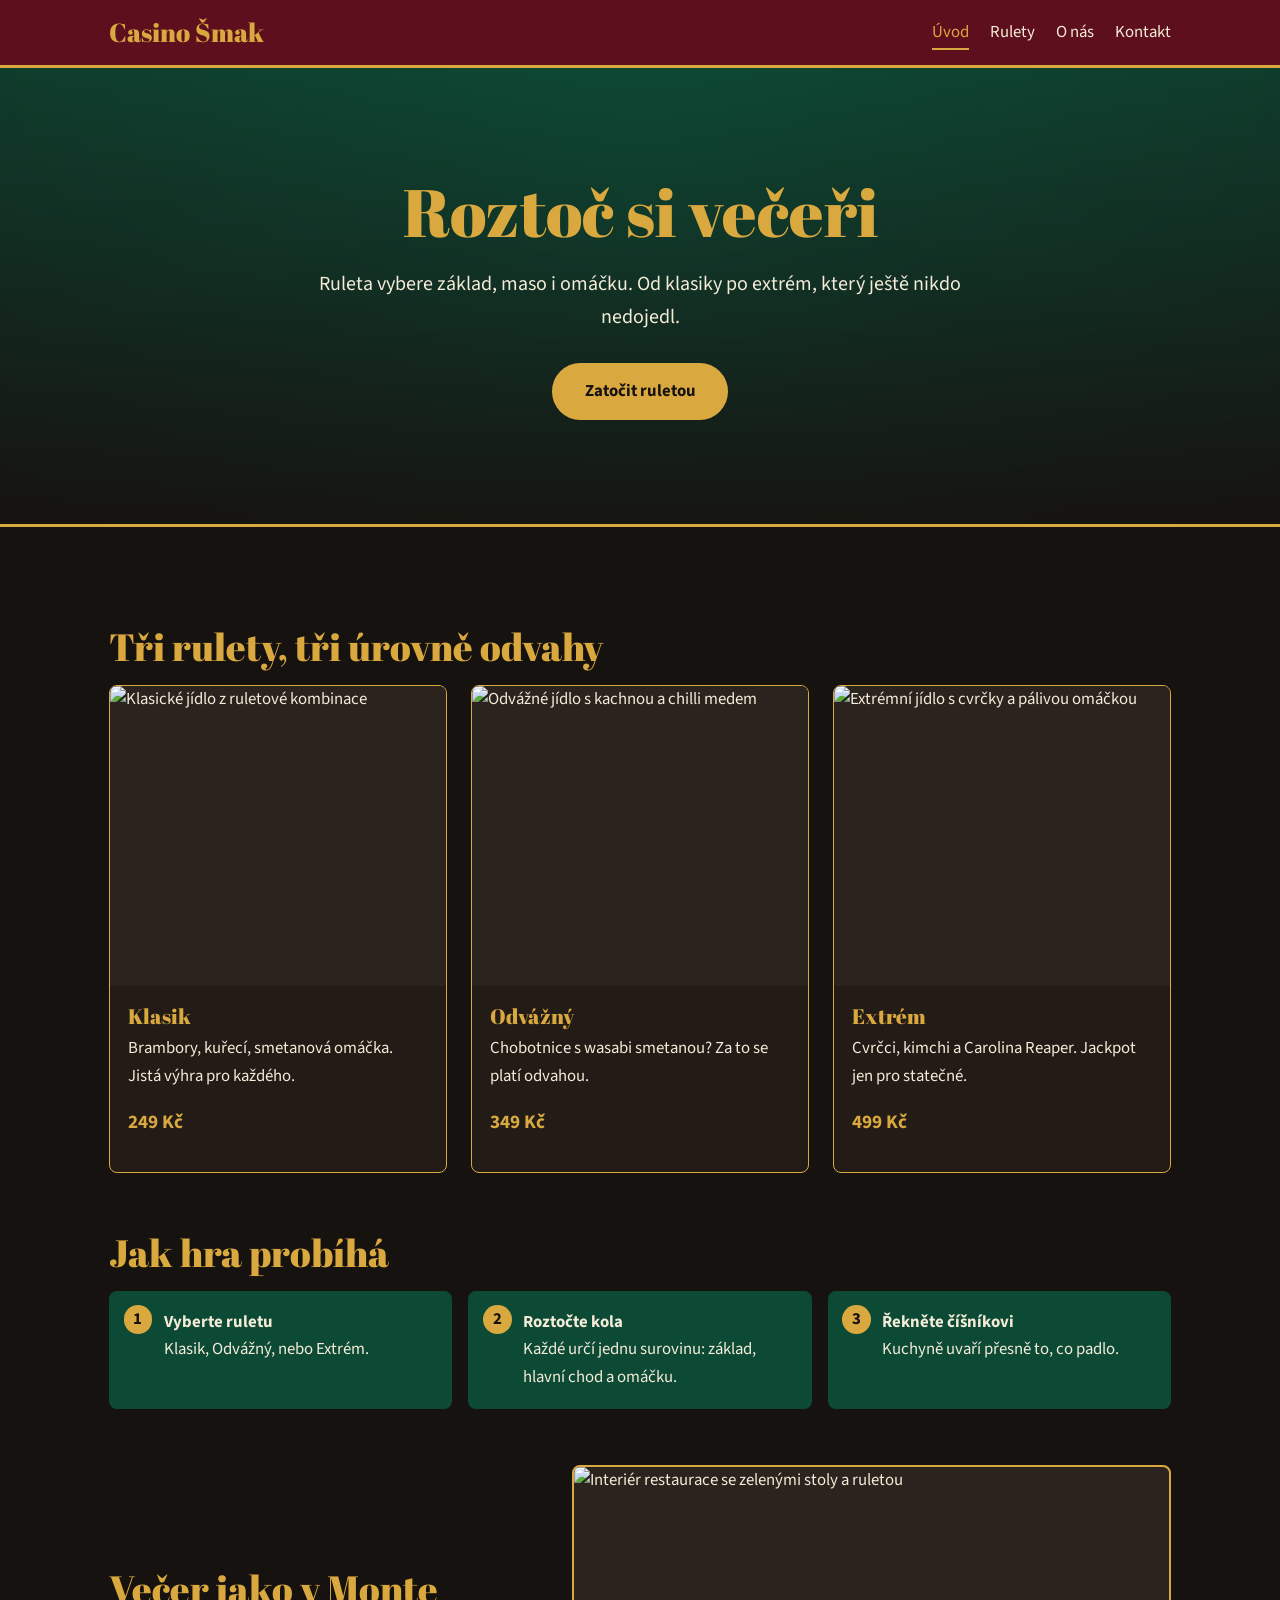
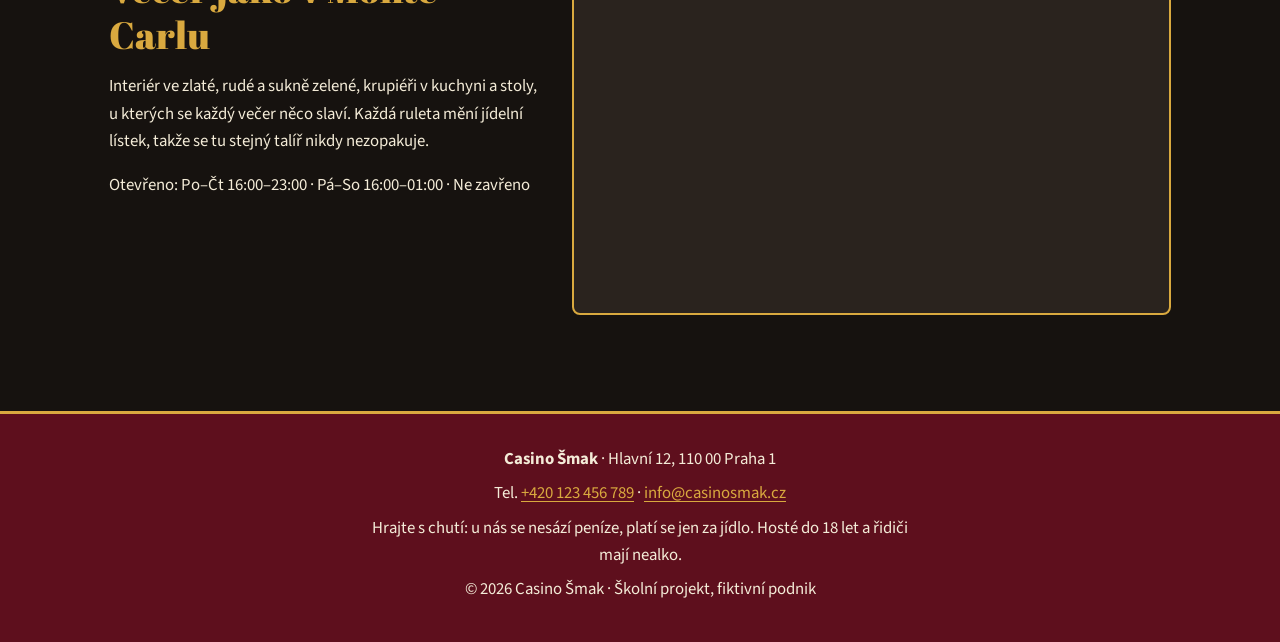
==== index.html @ 5f8b4757 "Add files via upload" ====
<!DOCTYPE html>
<html lang="cs">
<head>
  <meta charset="UTF-8">
  <meta name="viewport" content="width=device-width, initial-scale=1">
  <title>Úvod | Casino Šmak</title>
  <meta name="description" content="Restaurace ve stylu casina, kde si ruletou roztočíte ingredience svého jídla.">
  <link rel="icon" href="favicon.svg" type="image/svg+xml">
  <link rel="preconnect" href="https://fonts.googleapis.com">
  <link rel="stylesheet" href="https://fonts.googleapis.com/css2?family=Abril+Fatface&family=Source+Sans+3:wght@400;600;700&display=swap">
  <link rel="stylesheet" href="style.css">
</head>
<body>
<header>
  <div class="header-in">
    <a class="logo" href="index.html">Casino Šmak</a>
    <nav aria-label="Hlavní navigace">
      <ul>
        <li><a href="index.html" class="aktivni">Úvod</a></li>
        <li><a href="rulety.html">Rulety</a></li>
        <li><a href="o-nas.html">O nás</a></li>
        <li><a href="kontakt.html">Kontakt</a></li>
      </ul>
    </nav>
  </div>
</header>
<section class="hero">
  <h1>Roztoč si večeři</h1>
  <p>Ruleta vybere základ, maso i omáčku. Od klasiky po extrém, který ještě nikdo nedojedl.</p>
  <a class="tlacitko" href="rulety.html">Zatočit ruletou</a>
</section>
<main>
  <section>
    <h2>Tři rulety, tři úrovně odvahy</h2>
    <div class="mrizka">
      <article class="karta"><a href="rulety.html#klasik" style="text-decoration:none;color:inherit"><img src="img/klasik.svg" alt="Klasické jídlo z ruletové kombinace" width="400" height="300"><div><h3>Klasik</h3><p>Brambory, kuřecí, smetanová omáčka. Jistá výhra pro každého.</p><p class="cena">249 Kč</p></div></a></article>
      <article class="karta"><a href="rulety.html#odvazny" style="text-decoration:none;color:inherit"><img src="img/odvazny.svg" alt="Odvážné jídlo s kachnou a chilli medem" width="400" height="300"><div><h3>Odvážný</h3><p>Chobotnice s wasabi smetanou? Za to se platí odvahou.</p><p class="cena">349 Kč</p></div></a></article>
      <article class="karta"><a href="rulety.html#extrem" style="text-decoration:none;color:inherit"><img src="img/extrem.svg" alt="Extrémní jídlo s cvrčky a pálivou omáčkou" width="400" height="300"><div><h3>Extrém</h3><p>Cvrčci, kimchi a Carolina Reaper. Jackpot jen pro statečné.</p><p class="cena">499 Kč</p></div></a></article>
    </div>
  </section>
  <section>
    <h2>Jak hra probíhá</h2>
    <ol class="kroky">
      <li><strong>Vyberte ruletu</strong><br>Klasik, Odvážný, nebo Extrém.</li>
      <li><strong>Roztočte kola</strong><br>Každé určí jednu surovinu: základ, hlavní chod a omáčku.</li>
      <li><strong>Řekněte číšníkovi</strong><br>Kuchyně uvaří přesně to, co padlo.</li>
    </ol>
  </section>
  <section class="dva-sloupce">
    <div>
      <h2>Večer jako v Monte Carlu</h2>
      <p>Interiér ve zlaté, rudé a sukně zelené, krupiéři v kuchyni a stoly, u kterých se každý večer něco slaví. Každá ruleta mění jídelní lístek, takže se tu stejný talíř nikdy nezopakuje.</p>
      <p>Otevřeno: Po–Čt 16:00–23:00 · Pá–So 16:00–01:00 · Ne zavřeno</p>
    </div>
    <img src="img/interier.svg" alt="Interiér restaurace se zelenými stoly a ruletou" width="600" height="450">
  </section>
</main>
<footer>
  <p><strong>Casino Šmak</strong> · Hlavní 12, 110 00 Praha 1</p>
  <p>Tel. <a href="tel:+420123456789">+420 123 456 789</a> · <a href="mailto:info@casinosmak.cz">info@casinosmak.cz</a></p>
  <p>Hrajte s chutí: u nás se nesází peníze, platí se jen za jídlo. Hosté do 18 let a řidiči mají nealko.</p>
  <p>&copy; 2026 Casino Šmak · Školní projekt, fiktivní podnik</p>
</footer>
</body>
</html>
---- style.css ----
/* ===== ZMĚNA BAREV A PÍSMA: stačí upravit tyto hodnoty ===== */
:root{
  --filc:#0d4a36;        /* zelené sukno */
  --bordo:#5e0f1d;       /* casino červená */
  --zlato:#d9a93f;       /* akcent */
  --slonovina:#f4ecd8;   /* světlý text */
  --noc:#16120f;         /* pozadí */
  --font-nadpis:"Abril Fatface",Georgia,serif;
  --font-text:"Source Sans 3",Arial,sans-serif;
  --max:1100px;
}
*{box-sizing:border-box;margin:0;padding:0}
html{scroll-behavior:smooth}
body{font-family:var(--font-text);color:var(--slonovina);background:var(--noc);line-height:1.65;font-size:1.05rem}
img{max-width:100%;display:block;background:#2a231e}
h1,h2,h3{font-family:var(--font-nadpis);font-weight:400;line-height:1.2;color:var(--zlato)}
h1{font-size:clamp(2.4rem,7vw,4.2rem)}
h2{font-size:clamp(1.7rem,4vw,2.4rem);margin-bottom:1rem}
h3{font-size:1.3rem;margin-bottom:.4rem}
p{margin-bottom:1rem;max-width:68ch}
a{color:var(--zlato);text-underline-offset:3px;transition:color .2s}
a:hover{color:#fff}
:focus-visible{outline:3px solid var(--zlato);outline-offset:3px}

/* ===== HLAVIČKA A NAVIGACE ===== */
header{background:var(--bordo);border-bottom:3px solid var(--zlato);position:sticky;top:0;z-index:10}
.header-in{max-width:var(--max);margin:0 auto;padding:.7rem 1.2rem;display:flex;flex-wrap:wrap;align-items:center;justify-content:space-between;gap:.5rem}
.logo{font-family:var(--font-nadpis);font-size:1.6rem;color:var(--zlato);text-decoration:none}
.logo:hover{color:#fff}
nav ul{list-style:none;display:flex;flex-wrap:wrap;gap:.3rem 1.3rem}
nav a{color:var(--slonovina);text-decoration:none;padding:.3rem 0;border-bottom:2px solid transparent;transition:border-color .2s,color .2s}
nav a:hover,nav a.aktivni{color:var(--zlato);border-bottom-color:var(--zlato)}

/* ===== OBSAH ===== */
main{max-width:var(--max);margin:0 auto;padding:2.5rem 1.2rem}
section{margin-bottom:3.5rem}
.hero{background:linear-gradient(rgba(13,74,54,.72),rgba(22,18,15,.9)),url("img/hero.svg") center/cover,radial-gradient(circle at 50% 30%,var(--filc),var(--noc));padding:6.5rem 1.2rem;text-align:center;border-bottom:3px solid var(--zlato)}
.hero h1{margin-bottom:1rem}
.hero p{margin:0 auto 1.8rem;font-size:1.25rem}
.tlacitko{display:inline-block;background:var(--zlato);color:var(--noc);padding:.8rem 1.9rem;border-radius:999px;text-decoration:none;font-weight:700;border:2px solid var(--zlato);cursor:pointer;font:inherit;font-weight:700;transition:background .2s,color .2s,box-shadow .2s}
.tlacitko:hover{background:var(--noc);color:var(--zlato);box-shadow:0 0 16px rgba(217,169,63,.6)}
.mrizka{display:grid;grid-template-columns:repeat(auto-fit,minmax(250px,1fr));gap:1.5rem}
.karta{background:#221b16;border:1px solid var(--zlato);border-radius:8px;overflow:hidden;transition:transform .25s,box-shadow .25s}
.karta:hover{transform:translateY(-4px);box-shadow:0 0 20px rgba(217,169,63,.35)}
.karta img{width:100%;aspect-ratio:4/3;object-fit:cover}
.karta div{padding:1.1rem}
.karta .cena{color:var(--zlato);font-weight:700;font-size:1.2rem}
.dva-sloupce{display:grid;grid-template-columns:1fr 1fr;gap:2rem;align-items:center}
.dva-sloupce img{width:100%;border-radius:8px;border:2px solid var(--zlato);transition:transform .3s}
.dva-sloupce img:hover{transform:scale(1.02)}
ol.kroky{list-style:none;counter-reset:k;display:grid;grid-template-columns:repeat(auto-fit,minmax(220px,1fr));gap:1rem}
ol.kroky li{counter-increment:k;background:var(--filc);padding:1.1rem 1.1rem 1.1rem 3.4rem;border-radius:8px;position:relative}
ol.kroky li::before{content:counter(k);position:absolute;left:.9rem;top:.9rem;width:1.8rem;height:1.8rem;border-radius:50%;background:var(--zlato);color:var(--noc);font-weight:700;display:grid;place-items:center}

/* ===== RULETY ===== */
.zalozky{display:flex;flex-wrap:wrap;gap:.8rem;margin:1.2rem 0}
.zalozky button{font:inherit;font-weight:700;padding:.6rem 1.4rem;border-radius:999px;border:2px solid var(--zlato);background:transparent;color:var(--zlato);cursor:pointer;transition:background .2s,color .2s}
.zalozky button:hover{background:rgba(217,169,63,.2)}
.zalozky button[aria-pressed="true"]{background:var(--zlato);color:var(--noc)}
.stul{background:radial-gradient(circle at 50% 0,var(--filc),#08281d);border:3px solid var(--zlato);border-radius:16px;padding:1.5rem 1rem}
#kola{display:grid;grid-template-columns:repeat(auto-fit,minmax(250px,1fr));gap:1.2rem;justify-items:center}
.kolo{position:relative;text-align:center;width:100%;max-width:320px}
.kolo figcaption{font-family:var(--font-nadpis);color:var(--zlato);font-size:1.2rem;margin-bottom:.4rem}
.kolo canvas{width:100%;height:auto;aspect-ratio:1;border-radius:50%;box-shadow:0 0 0 6px #3a2a14,0 0 24px rgba(0,0,0,.6)}
.ukazatel{position:absolute;left:50%;top:2.1rem;transform:translateX(-50%);width:0;height:0;border:12px solid transparent;border-top:24px solid #fff;z-index:2;filter:drop-shadow(0 2px 2px #000)}
.ovladani{text-align:center;margin-top:1.5rem}
.ovladani .tlacitko:disabled{opacity:.5;cursor:wait}
.vysledek{margin-top:1.5rem;background:#221b16;border:2px dashed var(--zlato);border-radius:12px;padding:1.2rem;text-align:center}
.vysledek p{margin:.3rem auto}
.vysledek .jidlo{font-family:var(--font-nadpis);font-size:1.5rem;color:var(--zlato)}

/* ===== KONTAKT A IFRAME ===== */
iframe{width:100%;height:380px;border:2px solid var(--zlato);border-radius:8px}
form{display:grid;gap:1rem;max-width:520px}
label{font-weight:600;display:grid;gap:.3rem}
input,select,textarea{font:inherit;padding:.65rem;border:2px solid #6b5a3a;border-radius:6px;background:var(--slonovina);color:var(--noc)}
input:hover,select:hover,textarea:hover{border-color:var(--zlato)}

/* ===== PATIČKA ===== */
footer{background:var(--bordo);border-top:3px solid var(--zlato);padding:2rem 1.2rem;text-align:center}
footer p{margin:0 auto .4rem}

/* ===== MOBIL ===== */
@media (max-width:700px){
  .dva-sloupce{grid-template-columns:1fr}
  .header-in{justify-content:center}
  .hero{padding:4rem 1rem}
}
@media (prefers-reduced-motion:reduce){*{transition:none!important;scroll-behavior:auto}}
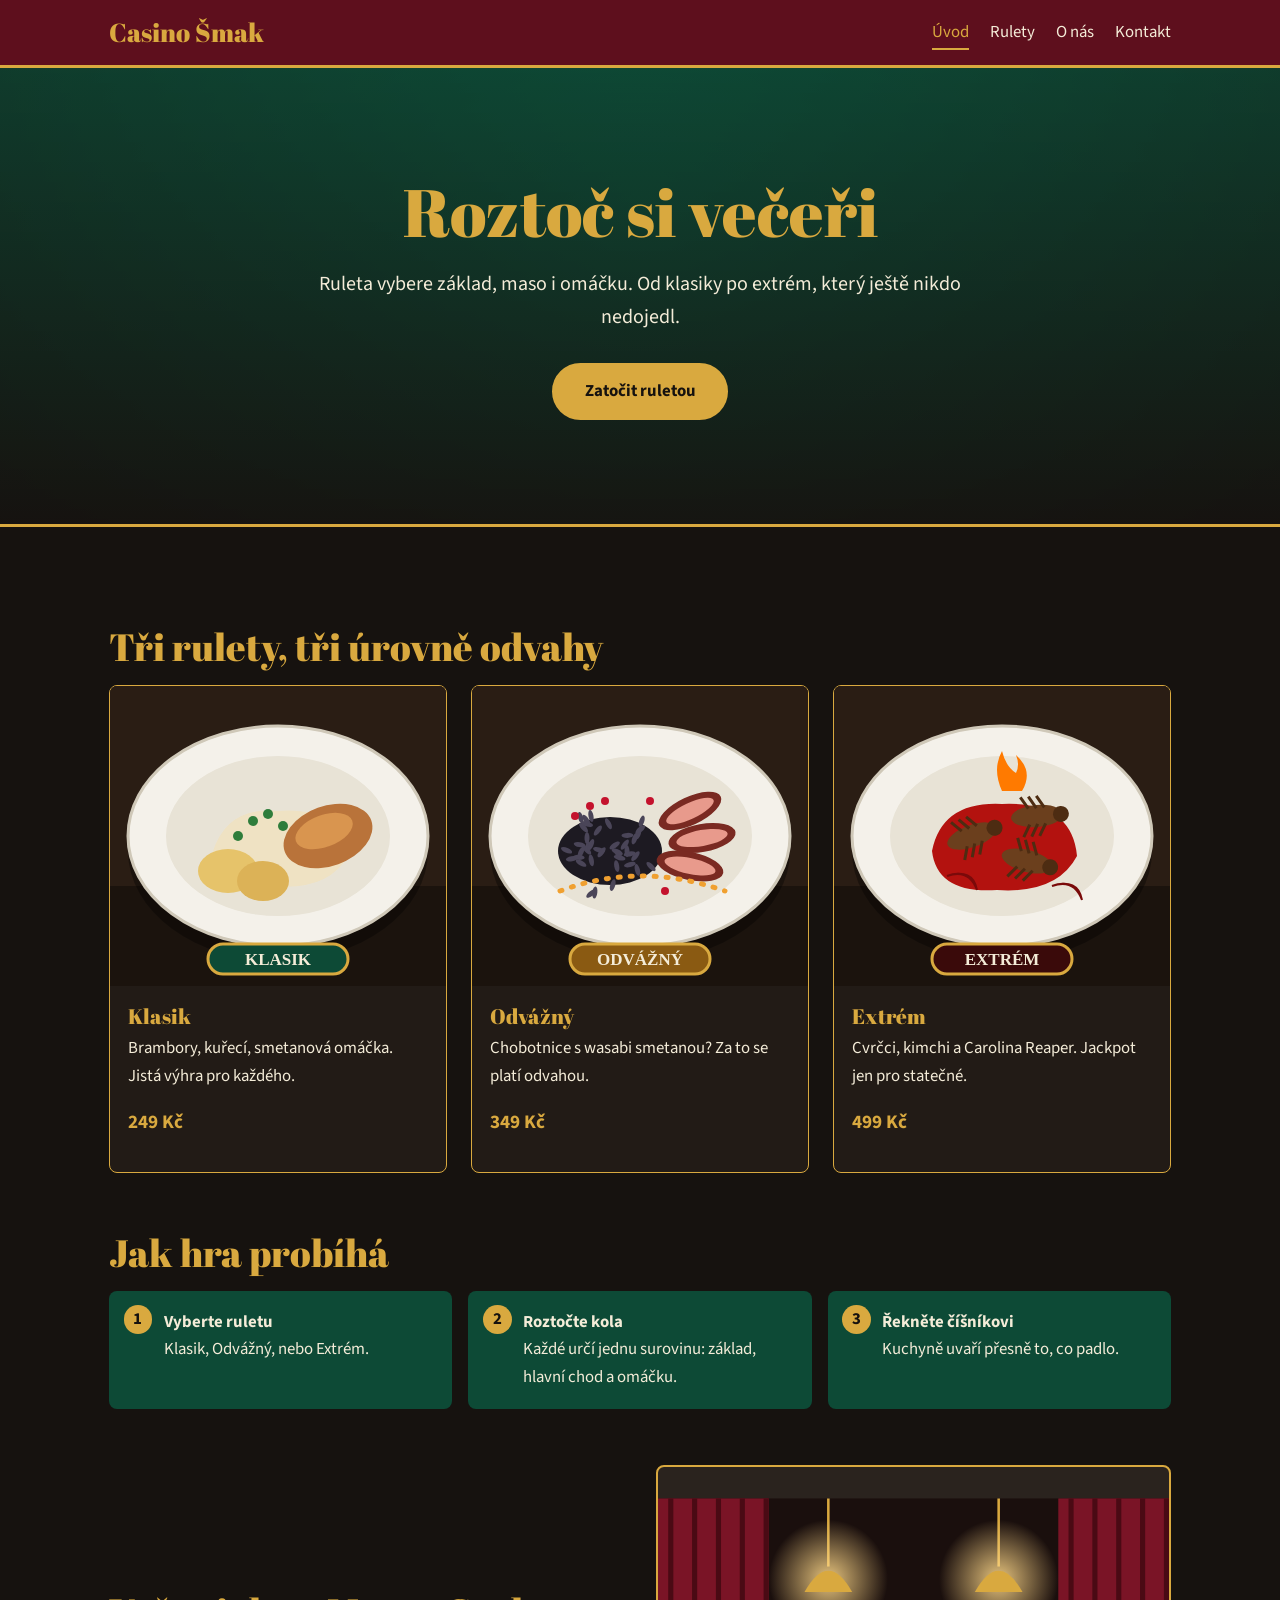
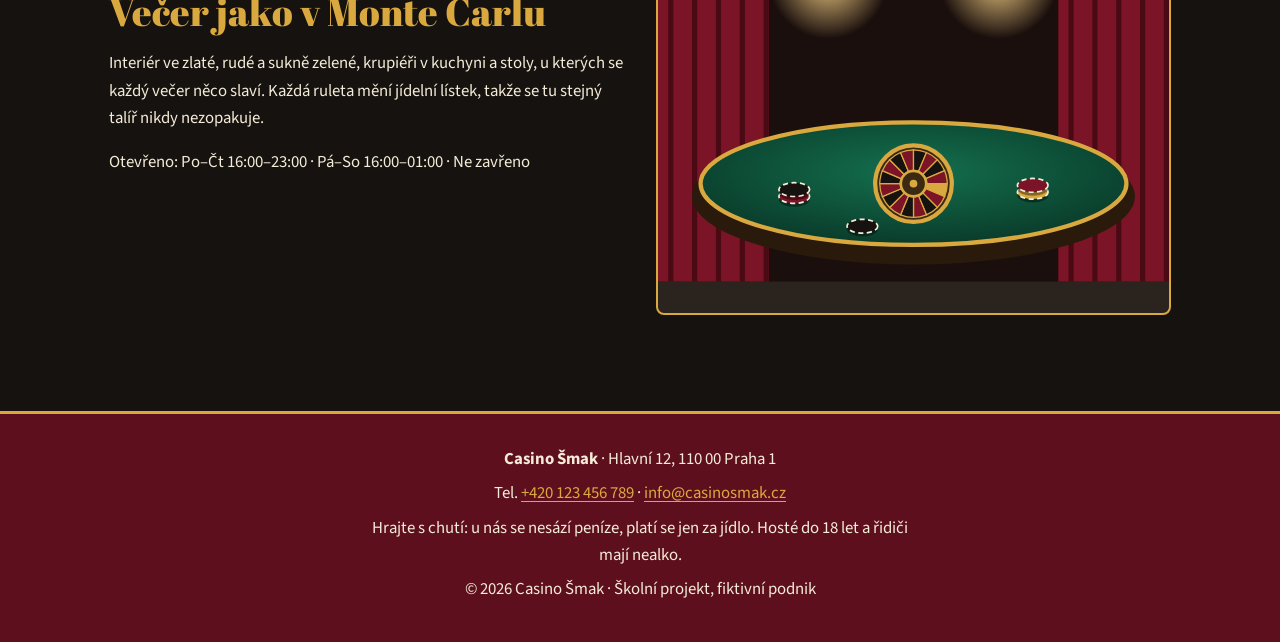
==== commit c4647429: "Update index.html" ====
--- a/index.html
+++ b/index.html
@@ -33,9 +33,9 @@
   <section>
     <h2>Tři rulety, tři úrovně odvahy</h2>
     <div class="mrizka">
-      <article class="karta"><a href="rulety.html#klasik" style="text-decoration:none;color:inherit"><img src="img/klasik.svg" alt="Klasické jídlo z ruletové kombinace" width="400" height="300"><div><h3>Klasik</h3><p>Brambory, kuřecí, smetanová omáčka. Jistá výhra pro každého.</p><p class="cena">249 Kč</p></div></a></article>
-      <article class="karta"><a href="rulety.html#odvazny" style="text-decoration:none;color:inherit"><img src="img/odvazny.svg" alt="Odvážné jídlo s kachnou a chilli medem" width="400" height="300"><div><h3>Odvážný</h3><p>Chobotnice s wasabi smetanou? Za to se platí odvahou.</p><p class="cena">349 Kč</p></div></a></article>
-      <article class="karta"><a href="rulety.html#extrem" style="text-decoration:none;color:inherit"><img src="img/extrem.svg" alt="Extrémní jídlo s cvrčky a pálivou omáčkou" width="400" height="300"><div><h3>Extrém</h3><p>Cvrčci, kimchi a Carolina Reaper. Jackpot jen pro statečné.</p><p class="cena">499 Kč</p></div></a></article>
+      <article class="karta"><a href="rulety.html#klasik" style="text-decoration:none;color:inherit"><img src="klasik.svg" alt="Klasické jídlo z ruletové kombinace" width="400" height="300"><div><h3>Klasik</h3><p>Brambory, kuřecí, smetanová omáčka. Jistá výhra pro každého.</p><p class="cena">249 Kč</p></div></a></article>
+      <article class="karta"><a href="rulety.html#odvazny" style="text-decoration:none;color:inherit"><img src="odvazny.svg" alt="Odvážné jídlo s kachnou a chilli medem" width="400" height="300"><div><h3>Odvážný</h3><p>Chobotnice s wasabi smetanou? Za to se platí odvahou.</p><p class="cena">349 Kč</p></div></a></article>
+      <article class="karta"><a href="rulety.html#extrem" style="text-decoration:none;color:inherit"><img src="extrem.svg" alt="Extrémní jídlo s cvrčky a pálivou omáčkou" width="400" height="300"><div><h3>Extrém</h3><p>Cvrčci, kimchi a Carolina Reaper. Jackpot jen pro statečné.</p><p class="cena">499 Kč</p></div></a></article>
     </div>
   </section>
   <section>
@@ -52,7 +52,7 @@
       <p>Interiér ve zlaté, rudé a sukně zelené, krupiéři v kuchyni a stoly, u kterých se každý večer něco slaví. Každá ruleta mění jídelní lístek, takže se tu stejný talíř nikdy nezopakuje.</p>
       <p>Otevřeno: Po–Čt 16:00–23:00 · Pá–So 16:00–01:00 · Ne zavřeno</p>
     </div>
-    <img src="img/interier.svg" alt="Interiér restaurace se zelenými stoly a ruletou" width="600" height="450">
+    <img src="interier.svg" alt="Interiér restaurace se zelenými stoly a ruletou" width="600" height="450">
   </section>
 </main>
 <footer>
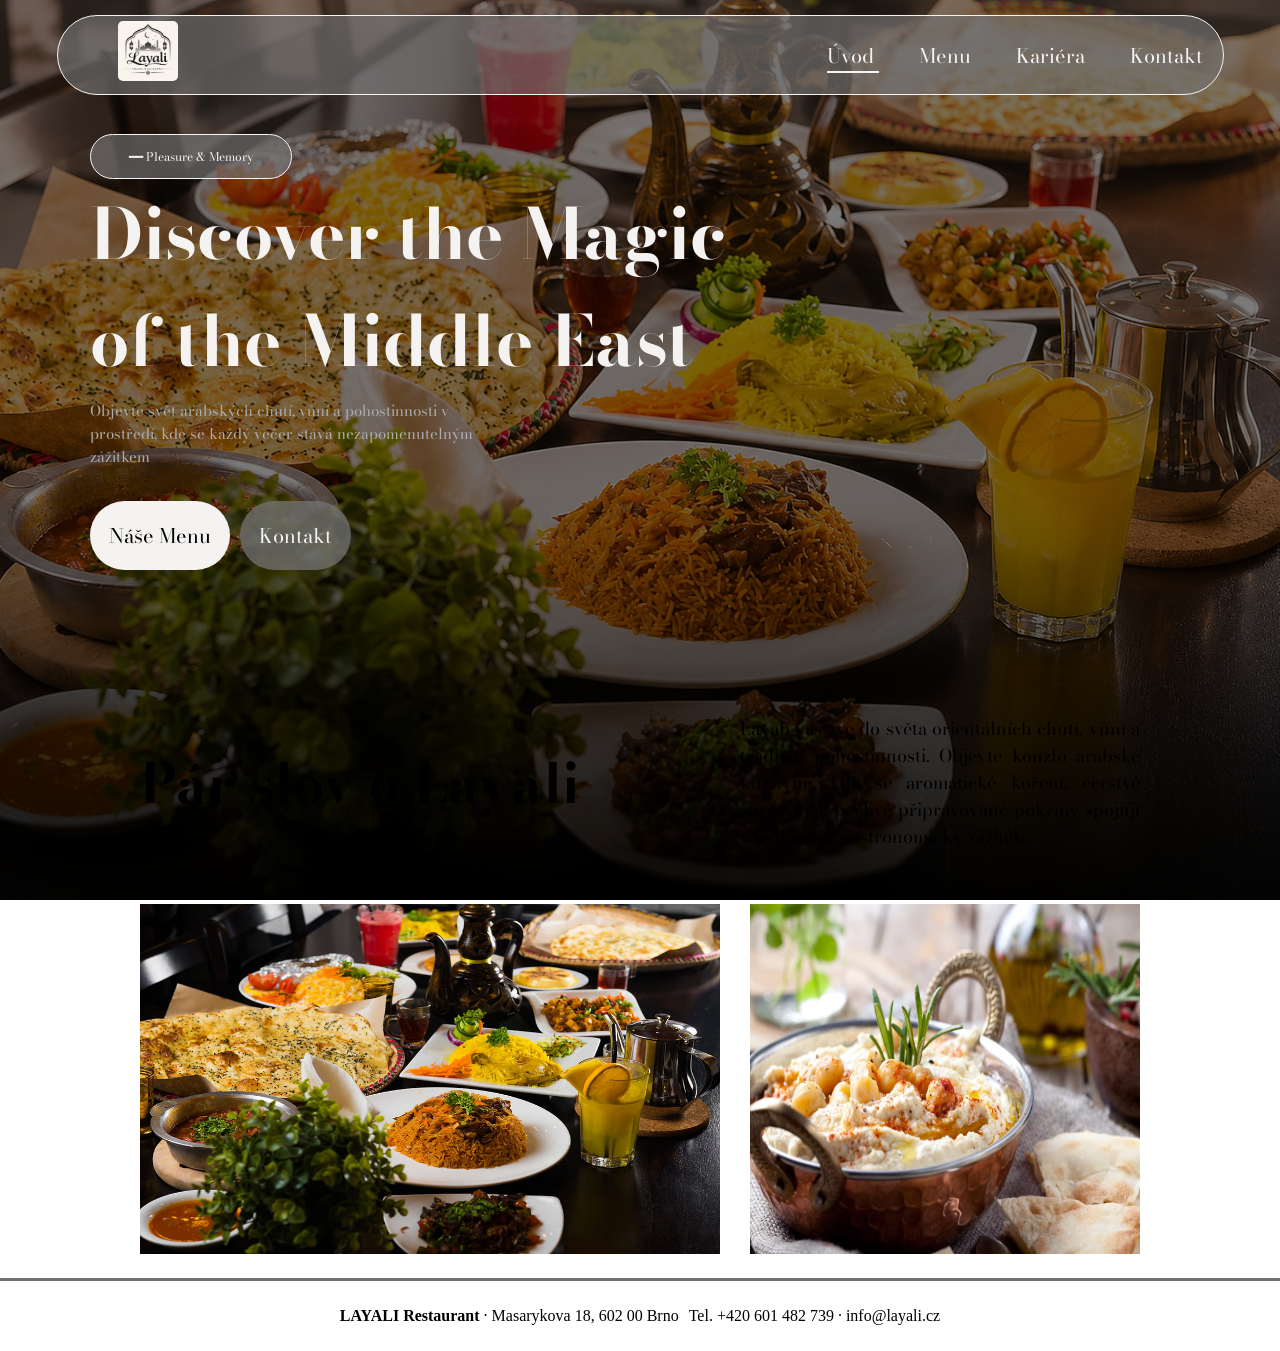
==== commit 0d74bdb9: "Rename index 1.html to index.html" ====
--- a/index.html
+++ b/index.html
@@ -1,65 +1,61 @@
 <!DOCTYPE html>
 <html lang="cs">
 <head>
-  <meta charset="UTF-8">
-  <meta name="viewport" content="width=device-width, initial-scale=1">
-  <title>Úvod | Casino Šmak</title>
-  <meta name="description" content="Restaurace ve stylu casina, kde si ruletou roztočíte ingredience svého jídla.">
-  <link rel="icon" href="favicon.svg" type="image/svg+xml">
-  <link rel="preconnect" href="https://fonts.googleapis.com">
-  <link rel="stylesheet" href="https://fonts.googleapis.com/css2?family=Abril+Fatface&family=Source+Sans+3:wght@400;600;700&display=swap">
-  <link rel="stylesheet" href="style.css">
+    <meta charset="UTF-8">
+    <meta name="viewport" content="width=device-width, initial-scale=1.0">
+    <link href="https://fonts.googleapis.com/css2?family=Bodoni+Moda:opsz,wght@6..96,400&display=swap" rel="stylesheet">
+    <title>Úvod / Layali</title>
+    <link rel="stylesheet" href="layali.css">
+    <link rel="icon" href="logo.png">
 </head>
 <body>
-<header>
-  <div class="header-in">
-    <a class="logo" href="index.html">Casino Šmak</a>
-    <nav aria-label="Hlavní navigace">
-      <ul>
-        <li><a href="index.html" class="aktivni">Úvod</a></li>
-        <li><a href="rulety.html">Rulety</a></li>
-        <li><a href="o-nas.html">O nás</a></li>
-        <li><a href="kontakt.html">Kontakt</a></li>
-      </ul>
-    </nav>
-  </div>
-</header>
-<section class="hero">
-  <h1>Roztoč si večeři</h1>
-  <p>Ruleta vybere základ, maso i omáčku. Od klasiky po extrém, který ještě nikdo nedojedl.</p>
-  <a class="tlacitko" href="rulety.html">Zatočit ruletou</a>
-</section>
-<main>
-  <section>
-    <h2>Tři rulety, tři úrovně odvahy</h2>
-    <div class="mrizka">
-      <article class="karta"><a href="rulety.html#klasik" style="text-decoration:none;color:inherit"><img src="klasik.svg" alt="Klasické jídlo z ruletové kombinace" width="400" height="300"><div><h3>Klasik</h3><p>Brambory, kuřecí, smetanová omáčka. Jistá výhra pro každého.</p><p class="cena">249 Kč</p></div></a></article>
-      <article class="karta"><a href="rulety.html#odvazny" style="text-decoration:none;color:inherit"><img src="odvazny.svg" alt="Odvážné jídlo s kachnou a chilli medem" width="400" height="300"><div><h3>Odvážný</h3><p>Chobotnice s wasabi smetanou? Za to se platí odvahou.</p><p class="cena">349 Kč</p></div></a></article>
-      <article class="karta"><a href="rulety.html#extrem" style="text-decoration:none;color:inherit"><img src="extrem.svg" alt="Extrémní jídlo s cvrčky a pálivou omáčkou" width="400" height="300"><div><h3>Extrém</h3><p>Cvrčci, kimchi a Carolina Reaper. Jackpot jen pro statečné.</p><p class="cena">499 Kč</p></div></a></article>
+    <div id="pozadi">
+        <img src="arab1.png">
     </div>
-  </section>
-  <section>
-    <h2>Jak hra probíhá</h2>
-    <ol class="kroky">
-      <li><strong>Vyberte ruletu</strong><br>Klasik, Odvážný, nebo Extrém.</li>
-      <li><strong>Roztočte kola</strong><br>Každé určí jednu surovinu: základ, hlavní chod a omáčku.</li>
-      <li><strong>Řekněte číšníkovi</strong><br>Kuchyně uvaří přesně to, co padlo.</li>
-    </ol>
-  </section>
-  <section class="dva-sloupce">
-    <div>
-      <h2>Večer jako v Monte Carlu</h2>
-      <p>Interiér ve zlaté, rudé a sukně zelené, krupiéři v kuchyni a stoly, u kterých se každý večer něco slaví. Každá ruleta mění jídelní lístek, takže se tu stejný talíř nikdy nezopakuje.</p>
-      <p>Otevřeno: Po–Čt 16:00–23:00 · Pá–So 16:00–01:00 · Ne zavřeno</p>
+    <div id="nav">
+        <a href="index.html" class="logo"><img src="logo.png" width="60px" ></a>
+        <div class="nav2">
+            <a  href="index.html" class="oznaceni"> Úvod </a>
+            <a href="menu.html"> Menu </a>
+            <a href="kariera.html"> Kariéra </a>
+            <a href="kontakt.html"> Kontakt </a>
+        </div>
     </div>
-    <img src="interier.svg" alt="Interiér restaurace se zelenými stoly a ruletou" width="600" height="450">
-  </section>
-</main>
-<footer>
-  <p><strong>Casino Šmak</strong> · Hlavní 12, 110 00 Praha 1</p>
-  <p>Tel. <a href="tel:+420123456789">+420 123 456 789</a> · <a href="mailto:info@casinosmak.cz">info@casinosmak.cz</a></p>
-  <p>Hrajte s chutí: u nás se nesází peníze, platí se jen za jídlo. Hosté do 18 let a řidiči mají nealko.</p>
-  <p>&copy; 2026 Casino Šmak · Školní projekt, fiktivní podnik</p>
-</footer>
+    <br>
+    
+    <div class="hlv">
+        <div class="deko"> <p> ━━  Pleasure & Memory</p></div>
+        <div id="slogan"><h1> Discover the Magic of the Middle East</h1></div>
+        <div class="slogan2"><h2> Objevte svět arabských chutí, vůní a pohostinnosti v prostředí, kde se každý večer stává nezapomenutelným zážitkem</h2></div>
+    </div>
+    <div class="tlk1">
+        <div class="tlk2"><a href="menu.html"><p> Náše Menu </p></a></div>
+        <div class="tlk3"><a href="kontakt.html"><p> Kontakt </p></a></div>
+    </div>
+    <br>
+    <br>
+    <br>
+    <br>
+
+    <div class="hlv2">
+        <h3> Pár slov o Layali </h3>
+        <p>
+        Layali vás zve do světa orientálních chutí, vůní a tradiční
+        pohostinnosti. Objevte kouzlo arabské kuchyně, kde se aromatické
+        koření, čerstvé suroviny a pečlivě připravované pokrmy spojují
+        v jedinečný gastronomický zážitek.
+        </p>
+    </div>
+    <br>
+    <div class="hlv2">
+        <img src="arab.png" height="350" width="580">
+        <img src="humu.png" height="350" width="390">        
+    </div>
+    <br>
+    <footer>
+        <p><strong>LAYALI Restaurant</strong> · Masarykova 18, 602 00 Brno</p>
+        <p>Tel. <a href="tel:+420601482739">+420 601 482 739</a> ·
+        <a href="mailto:info@layali.cz">info@layali.cz</a></p>
+    </footer>
 </body>
-</html>
+</html>
--- a/layali.css
+++ b/layali.css
@@ -0,0 +1,224 @@
+
+body{
+    font-family: 'Bodoni Moda', serif;
+    margin: 0;
+}
+
+a {
+    text-decoration: none;
+}
+#pozadi{
+    position: absolute;
+    inset: 0;
+    z-index: -1;       
+}
+#pozadi img{
+    position: absolute;
+    inset: 0;
+    width: 100%;
+    height: 100%;
+    object-fit: cover;
+    filter: brightness(48%);   
+}
+
+.logo img{
+    border-radius: 5px;
+    text-decoration: none;
+    margin-bottom: 0;
+}
+
+#nav a{
+    text-decoration: none;
+    color: #F5F3F1;   
+    font-size: 20px;
+    margin-left:40px;
+}
+
+#nav{
+    background-color: rgba(114, 114, 114, 0.664);
+    padding:5px;
+    padding-left: 20px;
+    padding-right: 20px;
+    border-radius: 50px;
+    max-width: 1125px;
+    margin: 15px auto;
+    display: flex;
+    justify-content: space-between;
+    align-items: center;
+    border:#F5F3F1 solid 0.1px;
+}
+
+.oznaceni{
+    border-bottom: 2px solid #F5F3F1;
+}
+
+#nav a:hover{
+    color:black;
+}
+
+.deko{
+    color: #F5F3F1; 
+    background-color:  rgba(114, 114, 114, 0.664);
+    border:#F5F3F1 solid 0.1px;
+    padding: 0.1px;
+    border-radius: 50px;
+    max-width: 200px;
+    font-size: 12px;
+    text-align: center;
+    
+
+}
+
+.hlv{
+    max-width: 1100px;
+    margin:auto;
+}
+
+#slogan h1{
+    color:#F5F3F1;
+    font-size: 70px;
+    margin-bottom: 5px;
+    margin-top: 1px;
+    max-width: 650px;
+
+}
+.slogan2 h2{  
+    margin-top:0;
+    font-size: 15px;
+    color:#acacac;
+    max-width: 400px;
+    
+}
+
+.tlk1{
+    display: flex;
+    gap:10px;
+    font-size: 20px;  
+    align-items: center;
+    margin: auto;
+    max-width: 1100px;
+}
+
+.tlk2 p{
+    background-color: #F5F3F1;
+    padding:19px;
+    border-radius: 50px;
+    color:black;
+}
+
+.tlk3 p{
+    background-color: rgba(114, 114, 114, 0.765);
+    color:#F5F3F1;
+    padding:19px;
+    border-radius: 50px;
+}
+
+
+.hlv2{
+    max-width: 1000px;
+    margin:auto;
+    display: flex;
+    align-items: center;
+    justify-content: space-between;
+}
+
+.hlv2 h3{
+    font-size: 55px;
+    max-width: 10000px;
+}
+
+.hlv2 p{
+    text-align: justify;
+    font-size: 18px;
+    max-width: 400px;
+}
+
+h2{
+    font-size: 30px;
+    font-weight: lighter;
+    display: flex;
+    justify-content: center;
+}
+
+.menu {
+    max-width: 1000px;
+    margin:auto;
+    display: flex;
+    align-items: center;
+    justify-content: space-between;
+    font-family: 'Times New Roman', Times, serif;
+}
+
+.menu h4{
+    font-weight: lighter;
+    font-size: 20px;
+}
+
+.menu p{
+    font-size: 15px;
+
+}
+
+.cena p{
+    font-size: 21px;
+    font-family: 'Bodoni Moda', serif;
+}
+
+.info{
+    max-width: 1000px;
+    margin:auto;
+    display: flex;
+    align-items: center;
+    justify-content: space-between;
+}
+.info2 p{
+     font-family: 'Times New Roman', Times, serif;
+}
+
+iframe{
+    justify-content: center;
+    display: flex;
+    border:100px solid black;
+}
+.mapa{
+    display: flex;
+    justify-content: center;
+    align-items: center;
+    margin: 30px;
+}
+
+.nad-cesta h1{
+    display: flex;
+    justify-content: center;
+    margin:70px;
+    
+}
+
+.cesta p{
+    text-align: justify;
+    max-width: 400px;
+    font-family: 'Times New Roman', Times, serif;
+    font-size: 18px;
+}
+
+.cesta {
+    display: flex;
+    justify-content: space-between;
+    margin: auto;
+    max-width: 1000px;
+    align-items: center;
+}
+
+footer{
+    font-family: 'Times New Roman', Times, serif;
+    margin: auto;
+    display: flex;
+    justify-content: center;
+    gap:10px;
+    border-top:3px solid  rgb(114, 114, 114);
+    padding: 10px;
+}
+footer a{
+    color:black;
+    text-decoration: none;
+}
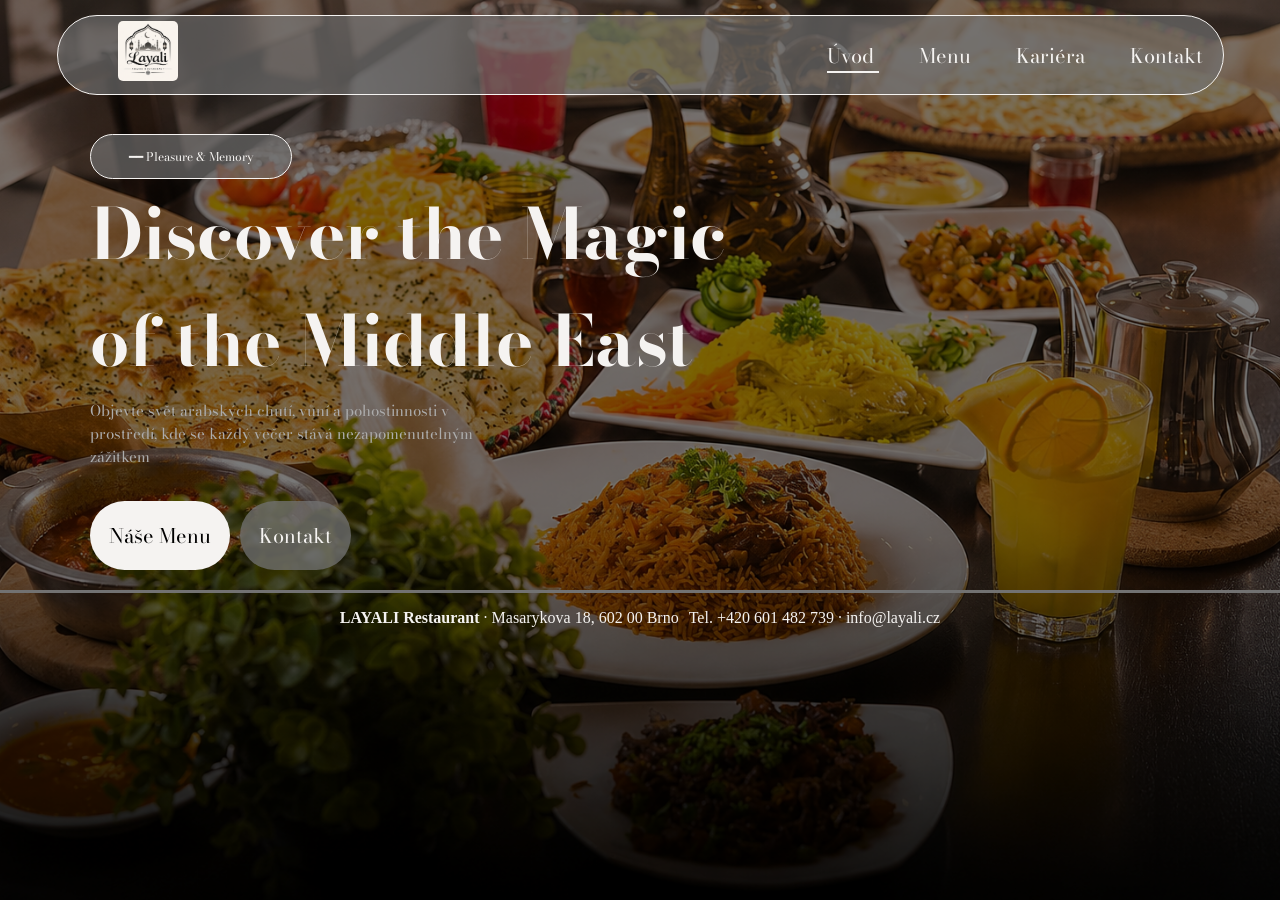
==== commit f547f77e: "Replace index and css with new versions from Bui" ====
--- a/index.html
+++ b/index.html
@@ -32,30 +32,12 @@
         <div class="tlk2"><a href="menu.html"><p> Náše Menu </p></a></div>
         <div class="tlk3"><a href="kontakt.html"><p> Kontakt </p></a></div>
     </div>
-    <br>
-    <br>
-    <br>
-    <br>
-
-    <div class="hlv2">
-        <h3> Pár slov o Layali </h3>
-        <p>
-        Layali vás zve do světa orientálních chutí, vůní a tradiční
-        pohostinnosti. Objevte kouzlo arabské kuchyně, kde se aromatické
-        koření, čerstvé suroviny a pečlivě připravované pokrmy spojují
-        v jedinečný gastronomický zážitek.
-        </p>
+    <div class="foter">
+        <footer>
+            <p><strong>LAYALI Restaurant</strong> · Masarykova 18, 602 00 Brno</p>
+            <p>Tel. <a href="tel:+420601482739">+420 601 482 739</a> ·
+            <a href="mailto:info@layali.cz">info@layali.cz</a></p>
+        </footer>
     </div>
-    <br>
-    <div class="hlv2">
-        <img src="arab.png" height="350" width="580">
-        <img src="humu.png" height="350" width="390">        
-    </div>
-    <br>
-    <footer>
-        <p><strong>LAYALI Restaurant</strong> · Masarykova 18, 602 00 Brno</p>
-        <p>Tel. <a href="tel:+420601482739">+420 601 482 739</a> ·
-        <a href="mailto:info@layali.cz">info@layali.cz</a></p>
-    </footer>
 </body>
 </html>
--- a/layali.css
+++ b/layali.css
@@ -8,7 +8,7 @@
     text-decoration: none;
 }
 #pozadi{
-    position: absolute;
+    position: fixed;
     inset: 0;
     z-index: -1;       
 }
@@ -216,9 +216,16 @@
     justify-content: center;
     gap:10px;
     border-top:3px solid  rgb(114, 114, 114);
-    padding: 10px;
+
 }
 footer a{
     color:black;
     text-decoration: none;
 }
+
+.foter{
+    color:#F5F3F1;
+}
+.foter a{
+    color:#F5F3F1;
+}
